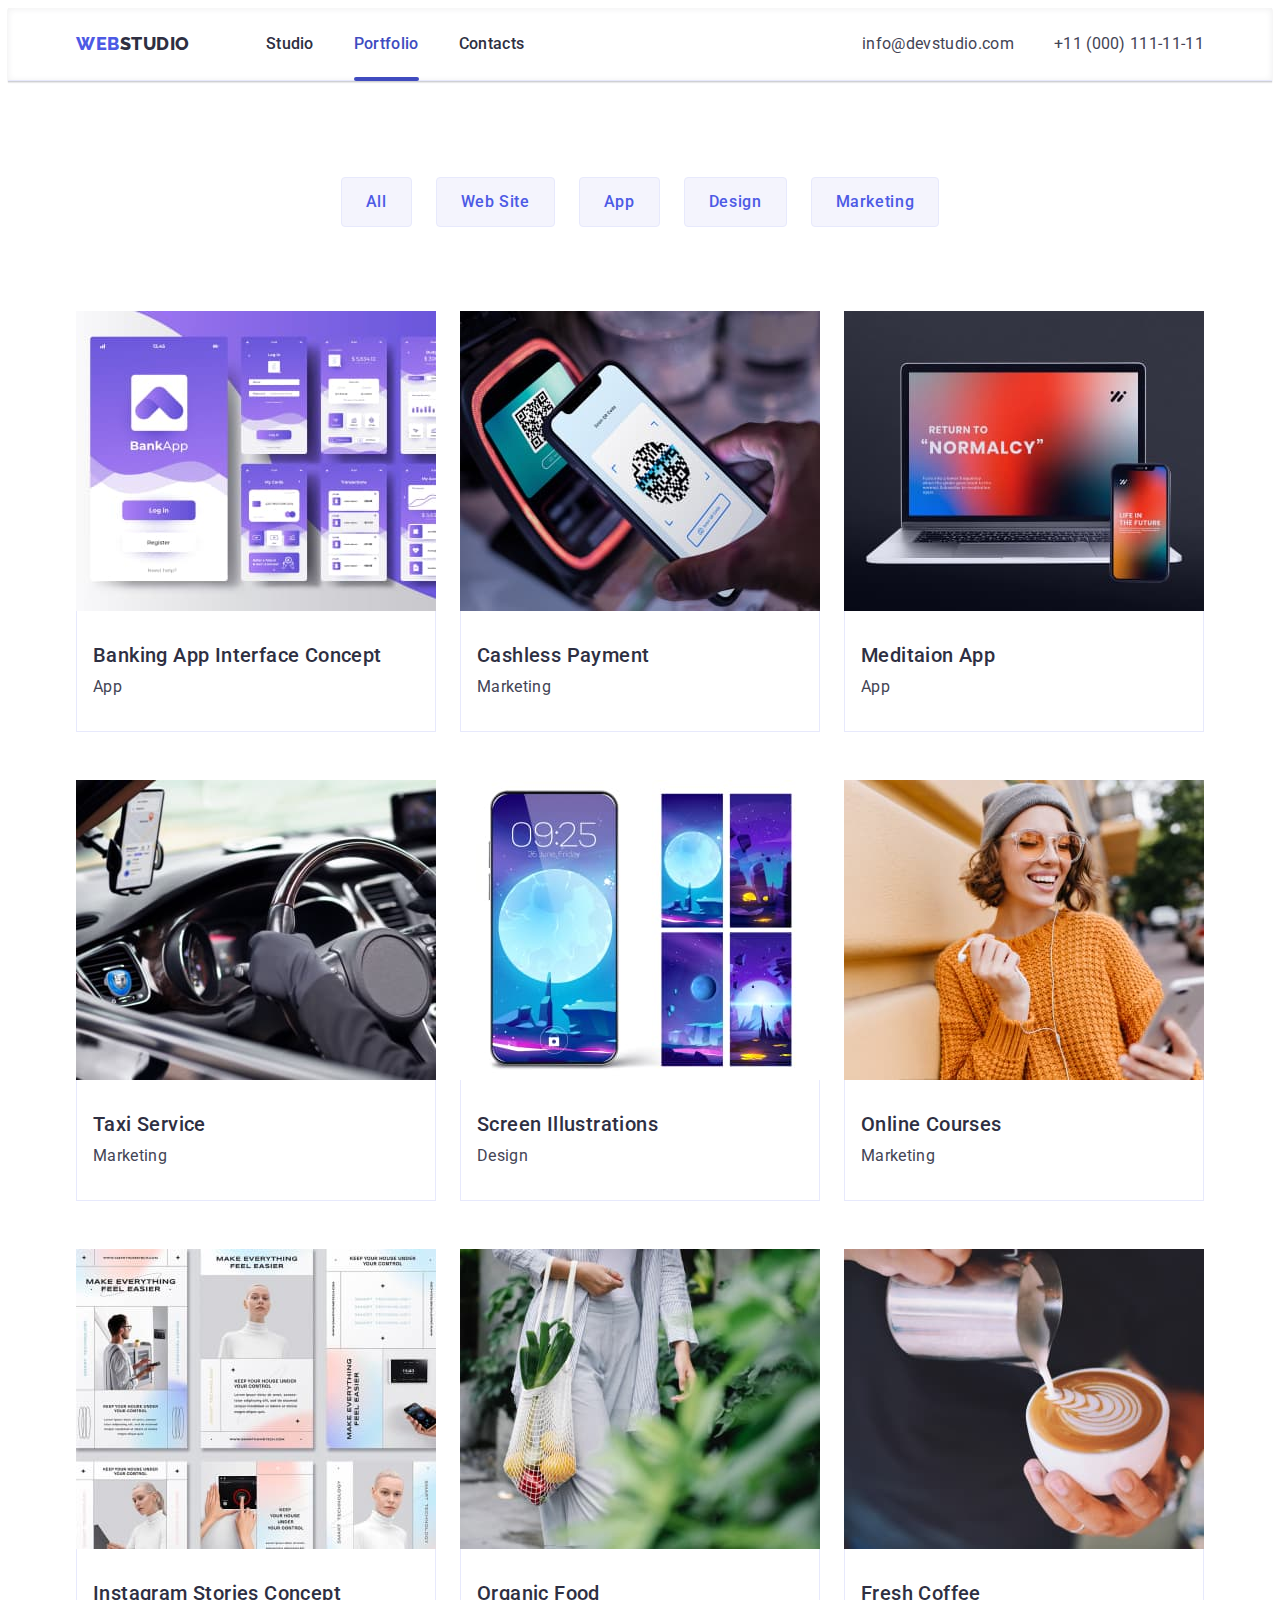
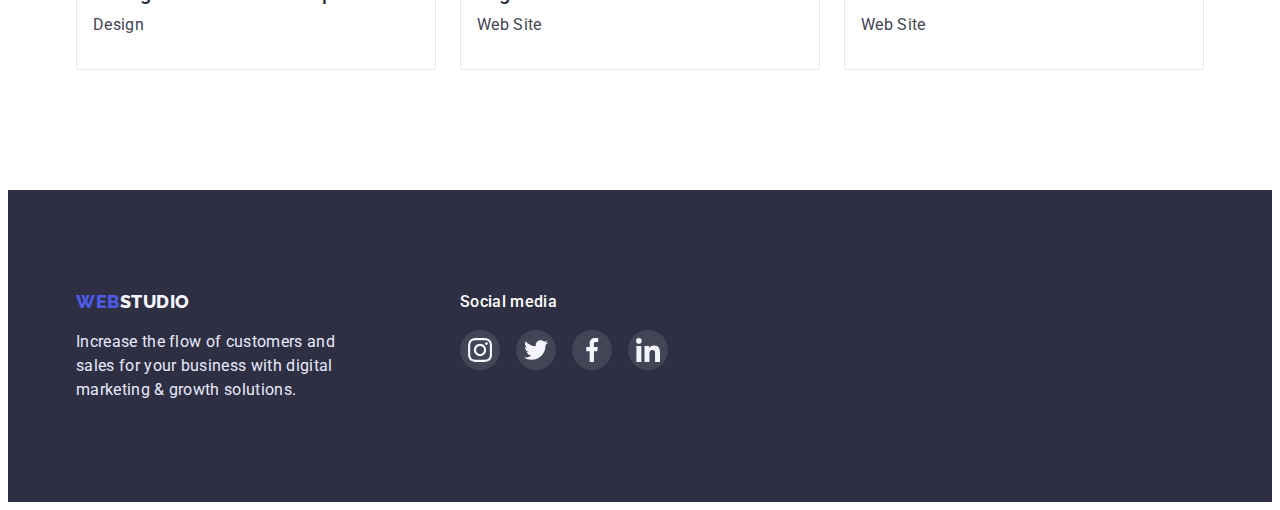
==== portfolio.html @ 00eaaa84 "Initial commit" ====
<!DOCTYPE html>
<html lang="en">
<head>
    <meta charset="UTF-8">
    <meta http-equiv="X-UA-Compatible" content="IE=edge">
    <meta name="viewport" content="width=device-width, initial-scale=1.0">
    <title>Document</title>
    <link href="https://fonts.googleapis.com/css2?family=Raleway:wght@800&family=Roboto:wght@400;500;700;900&display=swap" rel="stylesheet">
    <link rel="stylesheet" 
     href="https://cdnjs.cloudflare.com/ajax/libs/modern-normalize/1.1.0/modern-normalize.min.css" 
     integrity="sha512-wpPYUAdjBVSE4KJnH1VR1HeZfpl1ub8YT/NKx4PuQ5NmX2tKuGu6U/JRp5y+Y8XG2tV+wKQpNHVUX03MfMFn9Q==" 
     crossorigin="anonymous" 
     referrerpolicy="no-referrer" />
    <link rel="stylesheet" href="./css/styles.css"/>

</head>
<body>
<!--Шапка-->
<header class="page-header">
   <div class="container main-header">

 <nav class="main-header" class="link">
    <a href="./portfolio.html" class="logo"><span class="accent">Web</span>Studio</a>
    <ul class="site-nav list">
      <li class="item"><a class="nav-link" href="./index.html">Studio</a></li>
      <li class="item">
        <a class="nav-link current" href="./portfolio.html">
          Portfolio
        </a>
      </li> 
      <li class="item"><a class="nav-link" href="Contacts">Contacts</a></li>
    </ul>
</nav>
<address class="address-link"> 
   <ul class="contact-link list">
        <li class="item"> <a href="mailto:info@devstudio.com" class="contact-link">info@devstudio.com</a> </li>
        <li class="item"> <a href="tel:+11(000)1111111" class="contact-link">+11 (000) 111-11-11</a> </li>
      </ul>
   </address>
   </div>
</header>
<main>
    
                      <!--Кнопки-ЗАГОЛОВОК-->

<section class="portfolio"> <h1 class="visually-hidden">Список послуг</h1>
<div class="container">
<ul class="buttons list">
    <li class="center-button"><button type="button" class="link-button">All</button></li> 
    <li class="center-button"><button type="button" class="link-button">Web Site</button></li>
    <li class="center-button"><button type="button" class="link-button">App</button></li>
    <li class="center-button"><button type="button" class="link-button">Design</button></li>
    <li class="center-button"><button type="button" class="link-button">Marketing</button></li>
</ul>




                      <!--Головне-->
    
            
   <ul class="flex-container list">
     <li class="flex-element">
        <a class="portfolio-link link" href="">
      <div class="wrapper">
          <img src="./images/portfolio/img(1).jpg" alt="кар" width="360">
           <p class="overlay">14 Stylish and User-Friendly App Design Concepts · Task
          Manager App ·
          Calorie Tracker App · Exotic Fruit Ecommerce App ·
          Cloud Storage App</p>
      </div>
      <div class="pecture-portfolio">
         <h2 class="section-title">Banking App Interface Concept</h2>
          <p class="section-text">App</p>
      </div>
        </a>
    </li>
     <li class="flex-element"> 
        <a class="portfolio-link link" href="">
          <div class="wrapper">
          <img src="./images/portfolio/img(2).jpg" alt="диз" width="360">
          <p class="overlay">14 Stylish and User-Friendly App Design Concepts · Task
            Manager App ·
            Calorie Tracker App · Exotic Fruit Ecommerce App ·
            Cloud Storage App</p>
        </div>
      <div class="pecture-portfolio">
         <h2 class="section-title">Cashless Payment</h2>
        <p class="section-text">Marketing</p>
      </div>
        </a>
    </li>
    <li class="flex-element"> 
        <a class="portfolio-link link" href="">
          <div class="wrapper">
          <img src="./images/portfolio/img(3).jpg" alt="дод" width="360"> 
          <p class="overlay">14 Stylish and User-Friendly App Design Concepts · Task
            Manager App ·
            Calorie Tracker App · Exotic Fruit Ecommerce App ·
            Cloud Storage App</p>
          </div> 
      <div class="pecture-portfolio">
         <h2 class="section-title">Meditaion App</h2>
        <p class="section-text">App</p>
      </div>
        </a>
    </li>
     <li class="flex-element"> 
        <a class="portfolio-link link" href="">
          <div class="wrapper">
          <img src="./images/portfolio/img(4).jpg" alt="мар" width="360">
          <p class="overlay">14 Stylish and User-Friendly App Design Concepts · Task
            Manager App ·
            Calorie Tracker App · Exotic Fruit Ecommerce App ·
            Cloud Storage App</p>
        </div>
      <div class="pecture-portfolio">
         <h2 class="section-title">Taxi Service</h2>
        <p class="section-text">Marketing</p>
      </div>
        </a>
     </li>
     <li class="flex-element">
        <a class="portfolio-link link" href="">
          <div class="wrapper">
            <img src="./images/portfolio/img(5).jpg" alt="дод" width="360">
            <p class="overlay">14 Stylish and User-Friendly App Design Concepts · Task
              Manager App ·
              Calorie Tracker App · Exotic Fruit Ecommerce App ·
              Cloud Storage App</p>
          </div>
       
      <div class="pecture-portfolio">
         <h2 class="section-title">Screen Illustrations</h2>
        <p class="section-text">Design</p>
      </div>
        </a>
     </li>
     <li class="flex-element">
       <a class="portfolio-link link" href="">
        <div class="wrapper">
        <img src="./images/portfolio/img(6).jpg" alt="веб" width="360">
        <p class="overlay">14 Stylish and User-Friendly App Design Concepts · Task
          Manager App ·
          Calorie Tracker App · Exotic Fruit Ecommerce App ·
          Cloud Storage App</p>
      </div>
      <div class="pecture-portfolio">
         <h2 class="section-title">Online Courses</h2>
        <p class="section-text">Marketing</p>
      </div>
        </a>
     </li>
     <li class="flex-element">
        <a class="portfolio-link link" href="">
          <div class="wrapper">
          <img src="./images/portfolio/img(7).jpg" alt="диз" width="360">
          <p class="overlay">14 Stylish and User-Friendly App Design Concepts · Task
            Manager App ·
            Calorie Tracker App · Exotic Fruit Ecommerce App ·
            Cloud Storage App</p>
        </div>
      <div class="pecture-portfolio">
         <h2 class="section-title">Instagram Stories Concept</h2>
        <p class="section-text">Design</p>
      </div>
        </a>
     </li>
     <li class="flex-element">
        <a class="portfolio-link link" href="">
          <div class="wrapper">
          <img src="./images/portfolio/img(8).jpg" alt="мар" width="360">
          <p class="overlay">14 Stylish and User-Friendly App Design Concepts · Task
            Manager App ·
            Calorie Tracker App · Exotic Fruit Ecommerce App ·
            Cloud Storage App</p>
        </div>
      <div class="pecture-portfolio">
         <h2 class="section-title">Organic Food</h2>
         <p class="section-text">Web Site</p>
      </div>
      </a>
     </li>
     <li class="flex-element">
      <a class="portfolio-link link" href="">
        <div class="wrapper">
          <img src="./images/portfolio/img(9).jpg" alt="дод" width="360">
          <p class="overlay">14 Stylish and User-Friendly App Design Concepts · Task
            Manager App ·
            Calorie Tracker App · Exotic Fruit Ecommerce App ·
            Cloud Storage App</p>
      </div>  
      <div class="pecture-portfolio">
         <h2 class="section-title">Fresh Coffee</h2>
         <p class="section-text">Web Site</p>
      </div>
     </a>
     </li>
   </ul>
</section>
</div>
</main>

<!--Футер--> 
<footer class="footer">
  <div class="foot-tex container">
    <div>
    <a href="./portfolio.html" class="logo"><span class="accent">Web</span><span class="logo-footer">Studio</span></a>
    <p class="footer-text">Increase the flow of customers and sales for your business with digital marketing 
        & growth solutions.</p>
      </div>

      <div class="container-footer">
        <p class="text-socials">Social media</p>
        <ul class="socials-list-footer">
            <li class="socials-footer">
                <a class="socials-link-footer" href="">
                    <svg class="icon-footer">
                        <use href="./images/icons.svg#icon-instagramf"></use>
                    </svg>
                </a>
            </li>
            <li class="socials-footer">
                <a class="socials-link-footer" href="">
                    <svg class="icon-footer">
                        <use href="./images/icons.svg#icon-twitterf"></use>
                    </svg>
                </a>
            </li>
            <li class="socials-footer">
                <a class="socials-link-footer" href="">
                    <svg class="icon-footer">
                        <use href="./images/icons.svg#icon-facebookf"></use>
                    </svg>
                </a>
            </li>
            <li class="socials-footer">
                <a class="socials-link-footer" href="">
                    <svg class="icon-footer">
                        <use href="./images/icons.svg#icon-linkedif"></use>
                    </svg>
                </a>
            </li>
        </ul>
      </div>

</footer>
</body>
</html>
---- css/styles.css ----
/* Стилі для STUDIO*/

/* колір основного тексту  #434455 */
/* колір другорядного тексту #2E2F42 */
/* білий текст #FFFFFF */
/* акцент #4D5AE5 */
/* колір фону макету там де контакти #FFFFFF */
/* колір фону #F4F4FD */
/* колір фону там де кнопка/футер #2E2F42 */
/* другорядний колір фону макету/фотокартки #F4F4FD */
/* лого #F4F4FD */
/* лого #4D5AE5 */
/* лого #2E2F42 */
/* text-footer*/
/* customers-color */
/* колір основного тексту #2E2F42 */
/* колір другорядного тексту #434455 */
/* колір фону макету #FFFFFF */
/* footer #2E2F42 */  
/* білий текст #E7E9FC */
/* logo #F4F4FD */
/* кнопка активна #404BBF */
/* неактивна кнопка #4D5AE5 */

:root {
    --primary-text-color: #434455;
    --title-text-color: #2E2F42;
    --accent-color: #4D5AE5;
    --text-white-color: #FFFFFF;
    --secondary-fond-color: #2E2F42;
    --secondary-color-photocard: #F4F4FD;
    --text-color-footer: #E7E9FC;
    --customers-color: #8E8F99;
    
    --main-color-text: #2E2F42;
    --color-secondary-text: #434455;
    --color-maket: #FFFFFF;
    --color-footer: #2E2F42;
    --color-button-active: #404BBF;
    --transition: 250ms cubic-bezier(0.4, 0, 0.2, 1);
}

img{
    display: block;
    max-width: 100%;
    height: auto;
    object-fit: cover;
}

* {box-sizing: border-box;
}




.list {
    padding: 0; 
    margin: 0;  
    list-style: none;
   }



p,
h1,
h2,
h3,
h4,
ul {
 margin-top: 0;
 margin-bottom: 0;
}


.page-header {
    border-bottom: 1px solid #e7e9fc;
    box-shadow: inset 0px 1px 6px 0px rgba(46, 47, 66, 0.08), 
                      0px 1px 1px 0px rgba(46, 47, 66, 0.16),
                      0px 2px 1px 0px  rgba(46, 47, 66, 0.08);
}

.main-header {
    display: flex;
    align-items: center;
}





.container {
   margin-left: auto;
    margin-right: auto;
    width: 1158px;
    padding-left: 15px;
    padding-right: 15px;
     }
  


body {
font-size: 16px;   
background-color: var(--text-white-color);
color: var(--secondary-fond-color);
font-family: Roboto, sans-serif;
}

/* logo */

.logo {
    font-family: 'Raleway';
    font-weight: 800;
    font-size: 18px;
    line-height: 1.33;
    letter-spacing: 0.03em;
    text-transform: uppercase;
    color:var(--title-text-color); 
    text-decoration: none; 
    margin-right: 76px;
    }


/* nav-link*/
.nav-link .curent{
    color: #404BBF;
}
    .current::after {
    content: "";
    position: absolute;
    display: block;
    left: 0;
    bottom: -1px;
    height: 4px;
    width: 100%;
    border-radius: 2px;
    background-color: #404BBF;
}

.nav-link{

    font-weight: 500;
    line-height: 1.5;
    letter-spacing: 0.02em;
    color: var(--secondary-fond-color);
    text-decoration: none;
    display: flex;
    padding-top: 24px;
    padding-bottom: 24px;
    display: block;
    font-size: 16px;
    transition: color 250ms cubic-bezier(0.4, 0, 0.2, 1);
  }
     .nav-link.curent{
        color: #404BBF;
     }
                

 .site-nav .item{

 }

 .site-nav {         /* в ряд*/
    display: flex; 
    gap: 40px;                       
}


/*.site-nav .item:last-child { 
    margin-right: 0;
    } */

 .site-nav li {
      /* відстань між ними*/
        }

  /* .site-nav .item:not(:last-child) {
    margin-right: 40px; }   */
     
  
   .site-nav  .item + .item {

   }



   .contact-link .item + .item {
    margin-left: 40px;
   }


   .photo-card{
    display: flex;
    gap: 24px;
   }

   .work-card{
   display: flex;
   gap: 24px;
    }

    






.nav-link.current{
    color: var(--color-button-active);

}





    .nav-link:hover{
     color:#404BBF;
       }
    .nav-link:focus{
        color:#404BBF;

    }  

/* contact-link */

.contact-link {
    line-height: 1.5;
    letter-spacing: 0.02em;
    color: var(--primary-text-color);
    text-decoration: none;
    display: flex;
    margin-left: auto;
    transition: color 250ms cubic-bezier(0.4, 0, 0.2, 1);
   }

   .address-link{
    display: flex;
    margin-left: auto;
    font-style: normal;
   }



   .contact-link:hover{
   color: #404BBF;
   }
 
   /* Hero */  

   .hero-title {
    font-weight: 700;
    font-size: 56px;
    line-height: 1.07; 
    letter-spacing: 0.02em;
    color: var(--text-white-color);
    max-width: 496px;
    margin: 0 auto;
    } 

   .hero {
    text-align: center;
    margin-top: 0;
   ; 
     
    max-width: 1440px;
    margin-left: auto;
    margin-right: auto;
    padding: 188px 0;
     
    background-image: linear-gradient(
      to right, 
      rgba(46, 47, 66, 0.7), 
      rgba(46, 47, 66, 0.7)
    ),  
     url(../images/people-office\(1\).jpg);
     background-color:var(--title-text-color);
    background-size: cover;
    background-position: center;
    background-repeat: no-repeat;
   }

 
   .business{
    width: 1158px;
    margin: 0 auto;
    padding-left: 15px;
    padding-right: 15px;
   }

    /* Modal */
 

    .backdrop{
        position: fixed;
        top: 0;
        left: 0;
        width: 100%;
        height: 100%;
        background: rgba(46, 47, 66, 0.4);
        opacity: 1;
        transition: opacity 250ms cubic-bezier(0.4, 0, 0.2, 1),
                    visibility 250ms cubic-bezier(0.4, 0, 0.2, 1);
    }   

    .modal{
        max-width: 408px;
        max-height: 576px;
        background-color: #FCFCFC;
        top: 50%;
        left: 50%;
        width: 100%;
        height: 100%;
        transform: translate(-50%, -50%) scale(1);
        position: absolute;
        padding: 20px 0;
        background: #FCFCFC;
        box-shadow: 0px 1px 1px rgb(0 0 0 / 14%),
                    0px 1px 3px rgb(0 0 0 / 12%),
                    0px 2px 1px rgb(0 0 0 / 20%);
         border-radius: 4px;
         opacity: 1;
         transition: tranform 250ms cubic-bezier(0.4, 0, 0.2, 1);           
                    
    }


    .backdrop.is-hidden {
        opacity: 0;
        visibility: hidden;
        pointer-events: none;
    }



.modal-button{
    background: #e7e9fc;
    border: 1px solid rgba(0, 0, 0, 0.1);
    border-radius: 50%;
    height: 24px;
    width: 24px;
    display: flex;
    justify-content: center;
    align-items: center;
    cursor: pointer;
    fill: currentColor;
    top: 24px;
    right: 24px;
    position: absolute;
}


.modal-button:hover {
    background-color: var(--color-button-active);
    fill: var(--text-white-color);
}


.modal-icon{
    width: 8px;
    height: 8px;
}







      /* Button */
   
    .button.primary {
    text-align: center;
    font-size: 16px;
    font-family: Roboto, sans-serif;
    color: var(--text-white-color);
    background-color: var(--accent-color);
    border-radius: 4px;
    padding: 16px 32px;
    border: 1px solid transparent;
    margin-top: 48px;
    box-shadow: 0px 4px 4px rgba(0, 0, 0, 0.15); 
    line-height: 1.5;
    letter-spacing: 0.04em;
    cursor: pointer;
    font-weight: 500;
    transition:background-color var(--transition)
    }
   

.button.primary:hover,
.button.primary:focus{
   background-color:#404BBF;
   color: #FFFFFF;
}
    

.buttons{
        display: flex;
        justify-content: center;
        gap: 24px;
}




    
.poitner{
    cursor: pointer;
}




     /* Section */

       

    .strategy{
        display: flex;
        gap: 24px;
    }

.right{
    width: 264px;
}

 
   
   .right::before{
    display: block;
    content:"";
   height: 112px;
   outline: 1px;
   background-color:#F4F4FD;
   border-radius: 4px;
   background-repeat: no-repeat;
   background-position: center;
   margin-bottom: 8px;
 }
 .icon-vector::before{
    background-image: url(../images/group.svg.svg);
 }
.icon-cloc::before{
    background-image: url(../images/clock.svg.svg);
}
.icon-diagram::before{
    background-image: url(../images/diagram.svg.svg);
}
.icon-astronaut::before{
    background-image: url(../images/astronaut.svg.svg);
}




.advantages{
    padding-top: 120px;
    padding-bottom: 120px;
}


.we-doing{
    padding-bottom: 120px;
}


.section-team{
    top: 1548px;
    background:var(--secondary-color-photocard);
    padding-top: 120px;
    padding-bottom: 120px;
     }







    .visually-hidden{

    position: absolute;
    white-space: nowrap;
    width: 1px;
    height: 1px;
    overflow: hidden;
    border: 0;
    padding: 0;
    clip: rect(0 0 0 0);
    clip-path: inset(50%);
    margin: -1px

    }

.section{
padding-top: 120px;
padding-bottom: 120px;
}
  
.section.no-padding{
    padding-top: 0;
    padding-bottom: 0;
}

    .section-text{
    line-height: 1.5;
    letter-spacing: 0.02em;
     color: var(--primary-text-color);   
    }

    .section-title{
        margin-bottom: 8px;
        font-weight: 500;
        font-size: 20px;
        line-height: 1.2;
        letter-spacing: 0.02em;
        text-transform: capitalize;
        color: var(--secondary-fond-color);   
        }

      /* Work-list*/ 

    .work-list{
        margin-top: 0;
        margin-bottom: 72px;
        font-weight: 700;
        font-size: 36px;
        line-height: 1.1;
        text-align: center;
        letter-spacing: 0.02em;
        text-transform: capitalize;
        color: var(--secondary-fond-color);

         }
        

     .section-personnel{
        background-color: #FFFFFF;
        flex-basis: calc((100% - 72px) / 4 );
        border-radius: 0px 0px 4px 4px;

     }


      .letter-staff{
        margin-top: 0;
        margin-bottom: 8px;
        font-weight: 500;
        font-size: 20px;
        line-height: 1.2;
        text-align: center;
        letter-spacing: 0.02em;
        color: var(--secondary-fond-color);
                }
                
        .specialty-section{
        margin-top: 0;
        margin-bottom: 8px;
        font-weight: 400;
        font-size: 16px;
        line-height: 1.5;
        text-align: center;
        letter-spacing: 0.02em;
             }



           .title{
            font-size: 36px;
            line-height: 1.11;
            letter-spacing: 0.02em;
            text-transform: capitalize;
            text-align: center;
            margin-bottom: 72px;
            ;
            color:var(--main-color-text);
           }
              .customers-list{
              font-style: normal;
              letter-spacing: 0.2em;
              color: var(--customers-color);
              list-style: none;
              display: flex;
              gap: 24px;
              justify-content: space-between;
              align-items: center;
              padding-left: 0px;
            } 
           .information-company{
            display: flex;
            align-items: center;
            justify-content: center;
            width: 168px;
            height: 88px;
            border: 1px solid var(--customers-color);
            color: var(--customers-color);
            border-radius: 4px;
            transition: border-color var(--transition), color var(--transition);
           } 
           .information-company:hover,
           .information-company:focus{
           border-color:var(--color-button-active);   
           color:var(--color-button-active);
           }
            
            .icons-company{
            fill:currentColor;
            height: 56px;
            width: 104px;
           }
             
            .customers-item{
            width: 168px;
            height: 88px;
           }     
           .customers{
            padding-top: 120px;
            padding-bottom: 120px;
           }
    
            /* Footer */

           .footer {
            display: flex;
            background-color:var(--color-footer);
            padding: 100px 0px;
             }

            .accent{
                color:var(--accent-color);  
              }

              .logo-footer{
                margin-top: 0;
                color:var(--secondary-color-photocard);
            }

    .footer-text {
        margin-top: 0;
        margin-bottom: 0;
        line-height: 1.5;
        letter-spacing: 0.02em;
        width: 264px;
        height: 72px;
        box-sizing: content-box;  
                color:var(--text-color-footer);
                margin-top: 16px;
                  } 

   /* socials footer */ 
   .text-socials{
    font-size: 16px; 
    line-height: 1.5;
    font-weight: 500;
    letter-spacing: 0.02em;
    color: var(--text-white-color);
    margin-bottom: 16px;
   }
    
   .container-footer{
    width: 208px;
    margin-left: 120px;
   }
   
   .foot-tex{
    display:flex;
   }
              .socials-footer{
                    width: 40px;
                    height: 40px;
                  } 
                  
             .socials-list-footer{
              margin: 0;
              padding: 0;
              display: flex;
              gap: 16px;
              list-style: none;
             }

             .icon-footer{
                width: 24px;
                height: 24px;
                fill:var(--secondary-color-photocard)
             }


             .socials-link-footer{
                display: flex;
                align-items: center;
                justify-content: center;
               width: 100%;
               height: 100%;
               background-color: rgba(255, 255, 255, 0.1);
               border-radius: 50%;
               transition: background-color var(--transition);
              
             } 
             .socials-link-footer:focus{
                background-color: rgba(49, 208, 170, 1);
             }
             .socials-link-footer:hover{
               background-color: rgba(49, 208, 170, 1);
             }
                
            

    .pecture-bottom  {
        padding-bottom: 32px;
        padding-top: 32px;
        padding-right: 16px;
        padding-left: 16px;
    }           
                
     .pecture-portfolio {
        padding-bottom: 32px;
        padding-top: 32px;
        padding-right: 16px;
        padding-left: 16px;
        border-left: 1px solid #E7E9FC;
        border-right: 1px solid #E7E9FC; 
        border-bottom: 1px solid #E7E9FC;  ;
     }
 
      /* section */
                     
      .team-list{
        margin-left: auto;
        margin-right: auto;
      }

      



       /* Social */
     .socials-list{
        display: flex;
        gap: 24px;
        list-style: none;
        justify-content: center;
        padding-left: 0px;
     }



     .socials-item{
       width: 40px;
       height: 40px;
     }

     .socials-link{
        display:flex;
        align-items: center;
        justify-content: center;
      width: 100%;
      height: 100%;
      background-color: var(--accent-color);
      border-radius: 50%;
      transition: background-color var(--transition);
     }
      .socials-link:hover {
       background-color:#404BBF;
      }
      .socials-link:focus {
        background-color: #404BBF;
      }

     .socials-icon{
      width: 16px;
      height: 16px;
      fill: var(--secondary-color-photocard);
     }


.link-button{
font-family: Roboto, sans-serif;
font-size: 16px;
font-style: normal;
font-weight: 500;
line-height: 1.5;
letter-spacing: 0.04em;
background-color: #F4F4FD;
color: #4D5AE5;
border-radius: 4px;
padding: 12px 24px;
border: 1px solid #e7e9fc; 
cursor: pointer;
transition: border-color var(--transition), background-color var(--transition), color var(--transition), box-shadow var(--transition);

}

.portfolio-link:hover, 
.portfolio-link:focus{
    box-shadow: 0px 1px 6px rgb(46 47 66 / 8%),
                0px 1px 1px rgb(46 47 66 / 16%),
                0px 2px 1px rgb(46 47 66 / 8%);         
    } 
     

.portfolio-link:hover .overlay, 
.portfolio-link:focus .overlay{
opacity: 1;
transform: translate(0, 0);
}

    .portfolio-link{
        display: block;
    text-decoration: none;
    transition: box-shadow 250ms var(--transition);
    }    

   .portfolio{
    padding-bottom: 120px;
    padding-top: 96px; 
} 

 
.flex-element:hover {
    box-shadow: 0px 2px 1px 0px rgba(46, 47, 66, 0.08),
                0px 1px 1px 0px rgba(46, 47, 66, 0.16),  
                0px 1px 6px 0px rgba(46, 47, 66, 0.08);
}

.flex-element:focus {
    box-shadow: 0px 2px 1px 0px rgba(46, 47, 66, 0.08),
                0px 1px 1px 0px rgba(46, 47, 66, 0.16),  
                0px 1px 6px 0px rgba(46, 47, 66, 0.08);
}


.flex-container {
display: flex;
padding: 0;
row-gap: 48px;
column-gap: 24px;
flex-wrap: wrap;
margin-top: 84px;
}


 .flex-element{
    color: var(--text-color-footer);
flex-basis: calc((100% - 2 * 24px) / 3 );
} 




.link-button:hover,
.link-button:focus {
    color:var(--color-maket);
    background-color:var(--color-button-active);
    border-color: transparent;
    box-shadow: 0px 3px 1px rgba(0, 0, 0, 0.10),
             0px 2px 1px rgba(0, 0, 0, 0.08),
             0px 2px 2px rgba(0, 0, 0, 0.12);
}


 
.poitner{
    cursor: pointer;
}

.link{
    text-decoration: none;
}
.item{
    position: relative;
}
.overlay{
font-family: "Roboto";
font-style: normal;
font-weight: 400;
font-size: 16px;
line-height: 1.5;
letter-spacing: 0.02em;
position: absolute;
top: 0;
left: 0;
width: 100%;
height: 100%;
color: var(--color-maket);
background-color: var(--color-button-active);
padding: 40px 32px;
overflow: auto;
opacity: 0;
transform: translate(0, 100%);
transition: transform var(--transition), opacity var(--transition);
}

.wrapper {
    overflow: hidden;
    position: relative;
}
  .wrapper:hover, 
  .wrapper:focus{
    transform: translateY(0);
    opacity: 1;
  }
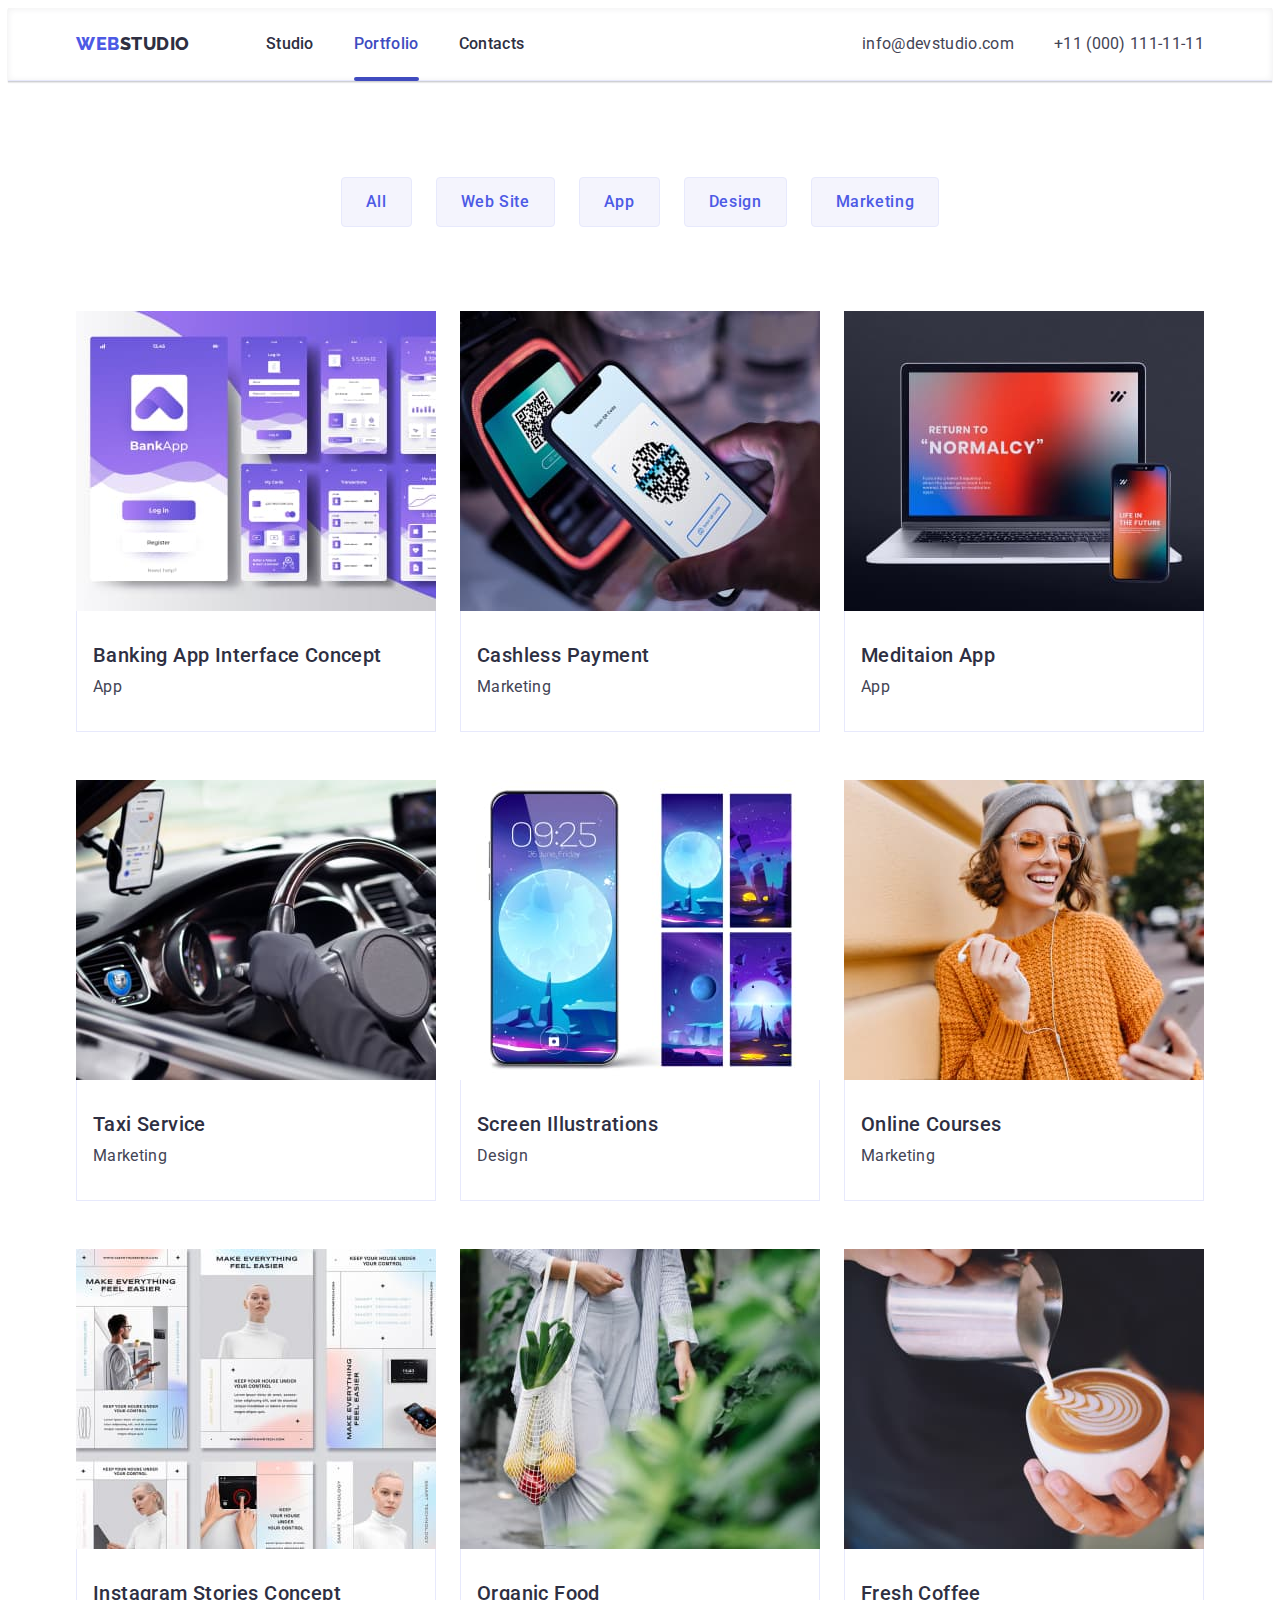
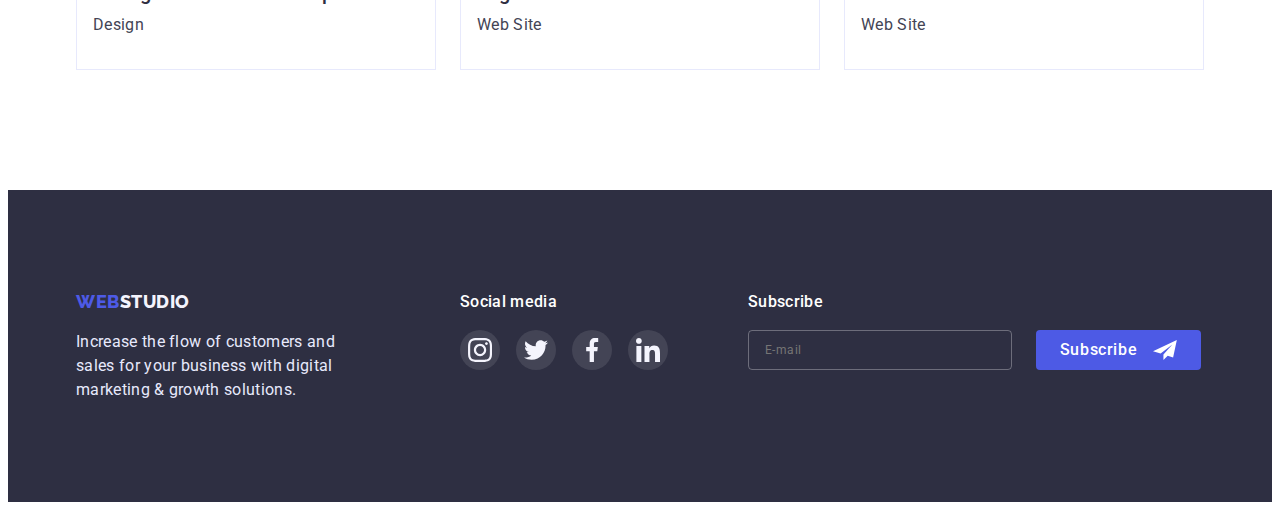
==== commit 3e247ea9: "*" ====
--- a/portfolio.html
+++ b/portfolio.html
@@ -243,7 +243,18 @@
             </li>
         </ul>
       </div>
-
+      <div class="column">
+        <p class="footer-column">Subscribe</p>
+        <form class="footer-list" name="mail" novalidate>
+            <input class="entry-field" type="email" name="E-mail" placeholder="E-mail" aria-label="enter you email">
+    <button type="submit" class="footer-button">
+        Subscribe
+        <svg class="icon-send" width="24" height="24">
+            <use href="./images/icons.svg#icon-icon-send-3"></use>
+        </svg>
+    </button>
+        </form> 
+      </div>
 </footer>
 </body>
 </html>
--- a/css/styles.css
+++ b/css/styles.css
@@ -50,7 +50,9 @@
 * {box-sizing: border-box;
 }
 
-
+*, ::after, ::before {
+    box-sizing: border-box;
+}
 
 
 .list {
@@ -70,6 +72,20 @@
  margin-top: 0;
  margin-bottom: 0;
 }
+
+
+button, input, optgroup, select, textarea {
+    font-family: inherit;
+    font-size: 100%;
+    line-height: 1.15;
+    margin: 0;
+}
+
+
+
+
+
+
 
 
 .page-header {
@@ -313,7 +329,7 @@
         height: 100%;
         transform: translate(-50%, -50%) scale(1);
         position: absolute;
-        padding: 20px 0;
+        padding: 72px 24px 24px 24px;
         background: #FCFCFC;
         box-shadow: 0px 1px 1px rgb(0 0 0 / 14%),
                     0px 1px 3px rgb(0 0 0 / 12%),
@@ -907,43 +923,226 @@
 
 
 
-
-
-
-
-
-
-
-
-
-
-
-
-
-
-
-
-
-
-
-
-
-
-
-
-
-
-
-
-
-
-
-
-
-
-
-
-
-
-
-
+.form-imput{
+    position: relative;
+    width: 360px;
+    height: 40px;
+    border: 1px solid rgba(33, 33, 33, 0.2);
+    border-radius: 4px;
+    padding-left: 36px;
+    transition: border-color 250ms cubic-bezier(0.4, 0, 0.2, 1);
+}
+
+button, input, optgroup, select, textarea {
+    font-family: inherit;
+    font-size: 100%;
+    line-height: 1.15;
+    margin: 0;
+}
+
+/* .form{
+    width: 408px;
+    outline: 1px solid aqua;
+    margin-right: auto;
+    margin-left: auto;
+    padding-top: 72px;
+    padding-bottom: 24px;
+} */
+
+.form-field{
+    outline: 1px;
+    position: relative;
+    margin-bottom: 8px;
+}
+
+
+.you-contact{
+    font-family: 'Roboto', sans-serif;
+    font-style: normal;
+    font-weight: 500;
+    font-size: 16px;
+    line-height: 1.5;
+    color: var(--headlines-font);
+    text-align: center;
+    letter-spacing: 0.02em;
+    margin-bottom: 16px;
+}
+
+
+.form-label{
+    display: flex;
+    flex-direction: column;
+    margin-bottom: 4px;
+    font-family: 'Roboto', sans-serif;
+    font-style: normal;
+    font-weight: 400;
+    font-size: 12px;
+    line-height: 1.166;
+    letter-spacing: 0.04em;
+    color: #8E8F99;
+}
+  
+.form-label:last-child {
+    margin-bottom: 0;
+}
+
+.form-svg{
+    position: absolute;
+    top: 50%;
+    left: 16px;
+    transform: translateY(-50%);
+    transition: fill 250ms cubic-bezier(0.4, 0, 0.2, 1);
+}
+
+.comment-textarea{
+    resize: none;
+    width: 360px;
+    height: 120px;
+    padding: 8px 16px;
+    margin-top: 4px;
+    border: 1px solid rgba(33, 33, 33, 0.2);
+    border-radius: 4px;
+    transition: border-color 250ms cubic-bezier(0.4, 0, 0.2, 1);
+}
+   
+.form-field:nth-child(5){
+    margin-top: 16px;
+}
+ .form-field{
+    position: relative;
+ }
+
+.form-icons{
+    display: flex;
+    align-items: center;
+    justify-content: center;
+
+}
+
+.checkbox-input{
+    appearance: none;
+    position: absolute;
+}
+
+.checkbox-icon{
+    position: absolute;
+    top: 2px;
+    left: 0;
+    width: 16px;
+    height: 16px;
+    border: 1.25px solid var(--color-footer);
+    border-radius: 2px;
+}
+ .checkbox-labl{
+    padding-left: 20px;
+    color: #757575;
+ }
+ .checkbox-labl, privacy-policy{
+    font-family: 'Roboto', sans-serif;
+    font-style: normal;
+    font-weight: 400;
+    font-size: 12px;
+    line-height: 1.33;
+    letter-spacing: 0.04em;
+ }
+
+.form-button{
+    margin: 24px 96px 0 96px;
+}
+
+
+.form-field input{
+    width: 100%; 
+}
+ 
+
+.form-field input{
+    padding: 8px 16px;
+ }  
+
+
+
+
+
+
+.column{
+    margin-left: 80px;
+}
+
+
+.footer-column{
+    font-weight: 500;
+    line-height: 1.5;
+    letter-spacing: 0.02em;
+    color: var(--color-maket);
+}
+
+.footer-list{
+    display: flex;
+    gap: 24px;
+    margin-top: 16px;
+}
+
+.entry-field{
+    width: 264px;
+    height: 40px;
+    font-family: 'Roboto', sans-serif;
+    font-style: normal;
+    font-weight: 400;
+    font-size: 12px;
+    line-height: 2;
+    letter-spacing: 0.04em;
+    color: rgba(255, 255, 255, 0.6);
+    background-color: transparent;
+    border: 1px solid rgba(255, 255, 255, 0.3);
+    border-radius: 4px;
+    padding: 8px 16px;
+}
+
+ .footer-button{
+    display: flex;
+    align-items: center;
+    justify-content: center;
+    gap: 16px;
+    width: 165px;
+    height: 40px;
+    font-family: 'Roboto', sans-serif;
+    font-style: normal;
+    font-weight: 500;
+    font-size: 16px;
+    line-height: 1.5;
+    letter-spacing: 0.04em;
+    color: var(--color-maket);
+    background: var(--accent-color);
+    border-radius: 4px;
+    border-color: transparent;
+    cursor: pointer;
+    transition: background-color 250ms cubic-bezier(0.4, 0, 0.2, 1);
+ }
+.footer-button:focus, .footer-button:hover {
+    background-color: var(--color-button-active);
+}
+
+.icon-send{
+    fill: #FFFFFF;
+
+}
+
+
+
+
+
+
+
+
+
+
+
+
+
+
+
+
+
+
+
